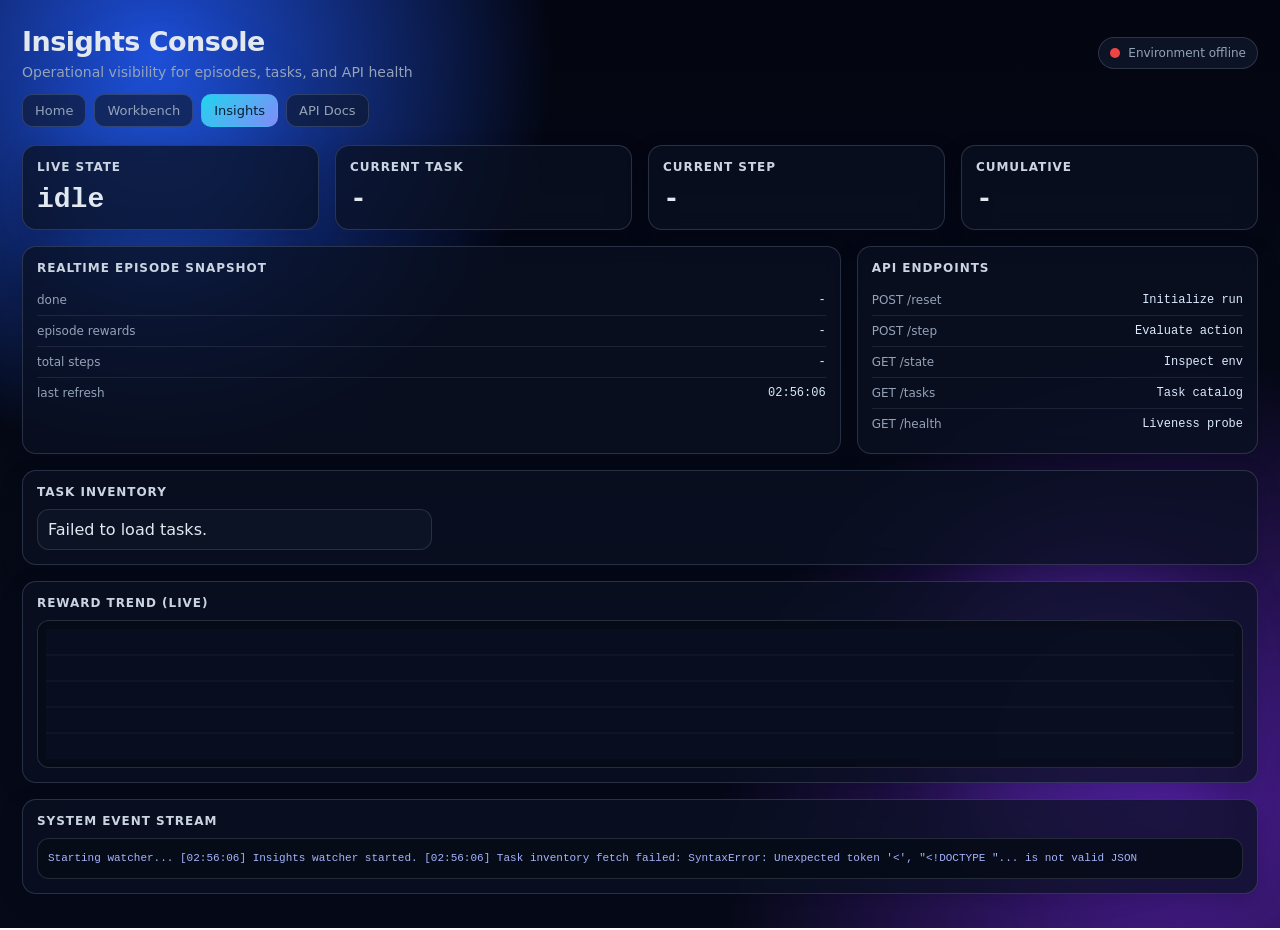
==== ui/insights.html @ 49541793 "Revamp UI into a polished multi-page product experience and improve grader reliability. This adds dy" ====
<!DOCTYPE html>
<html lang="en">
<head>
  <meta charset="UTF-8">
  <meta name="viewport" content="width=device-width, initial-scale=1.0">
  <title>CodeReviewOS · Insights</title>
  <link rel="stylesheet" href="/ui/style.css">
</head>
<body>
  <div class="shell">
    <header class="topbar">
      <div class="brand">
        <h1>Insights Console</h1>
        <p>Operational visibility for episodes, tasks, and API health</p>
      </div>
      <div class="status-chip">
        <span class="status-dot" id="status-dot"></span>
        <span id="status-text">Checking connection...</span>
      </div>
    </header>

    <nav class="nav">
      <a href="/ui/index.html" data-nav>Home</a>
      <a href="/ui/workbench.html" data-nav>Workbench</a>
      <a href="/ui/insights.html" data-nav>Insights</a>
      <a href="/docs">API Docs</a>
    </nav>

    <section class="grid">
      <article class="card kpi">
        <h3>Live State</h3>
        <div class="value" id="i-state">--</div>
      </article>
      <article class="card kpi">
        <h3>Current Task</h3>
        <div class="value" id="i-task">--</div>
      </article>
      <article class="card kpi">
        <h3>Current Step</h3>
        <div class="value" id="i-step">--</div>
      </article>
      <article class="card kpi">
        <h3>Cumulative</h3>
        <div class="value" id="i-cum">--</div>
      </article>

      <article class="card wide">
        <h3>Realtime Episode Snapshot</h3>
        <div class="metric-list">
          <div class="row"><span class="key">done</span><span class="val" id="s-done">-</span></div>
          <div class="row"><span class="key">episode rewards</span><span class="val" id="s-rewards">-</span></div>
          <div class="row"><span class="key">total steps</span><span class="val" id="s-step">-</span></div>
          <div class="row"><span class="key">last refresh</span><span class="val" id="s-refresh">-</span></div>
        </div>
      </article>

      <article class="card side">
        <h3>API Endpoints</h3>
        <div class="api-list">
          <div class="row"><span class="key">POST /reset</span><span class="val">Initialize run</span></div>
          <div class="row"><span class="key">POST /step</span><span class="val">Evaluate action</span></div>
          <div class="row"><span class="key">GET /state</span><span class="val">Inspect env</span></div>
          <div class="row"><span class="key">GET /tasks</span><span class="val">Task catalog</span></div>
          <div class="row"><span class="key">GET /health</span><span class="val">Liveness probe</span></div>
        </div>
      </article>

      <article class="card full">
        <h3>Task Inventory</h3>
        <div class="tasks" id="insights-tasks">
          <div class="task-item">Loading tasks...</div>
        </div>
      </article>
      <article class="card full">
        <h3>Reward Trend (Live)</h3>
        <div class="spark-wrap">
          <canvas class="spark" id="reward-spark" width="1000" height="260"></canvas>
        </div>
      </article>

      <article class="card full">
        <h3>System Event Stream</h3>
        <div class="log" id="insights-log">Starting watcher...</div>
      </article>
    </section>
  </div>

  <script src="/ui/app.js"></script>
  <script>
    const rewardHistory = [];
    let statePollMs = 2500;
    let stateTimer = null;
    let idleRetryCount = 0;

    function writeLog(msg) {
      const el = byId("insights-log");
      el.textContent += `\n[${nowStamp()}] ${msg}`;
      el.scrollTop = el.scrollHeight;
    }

    function drawSpark() {
      const canvas = byId("reward-spark");
      if (!canvas) return;
      const ctx = canvas.getContext("2d");
      const w = canvas.width;
      const h = canvas.height;
      ctx.clearRect(0, 0, w, h);
      ctx.fillStyle = "rgba(10,17,35,0.75)";
      ctx.fillRect(0, 0, w, h);
      ctx.strokeStyle = "rgba(148,163,184,0.2)";
      ctx.lineWidth = 1;
      for (let i = 1; i <= 4; i += 1) {
        const y = (h / 5) * i;
        ctx.beginPath();
        ctx.moveTo(0, y);
        ctx.lineTo(w, y);
        ctx.stroke();
      }
      if (rewardHistory.length < 2) return;
      const min = Math.min(...rewardHistory, 0);
      const max = Math.max(...rewardHistory, 1);
      const range = Math.max(0.001, max - min);
      ctx.beginPath();
      rewardHistory.forEach((v, i) => {
        const x = (i / (rewardHistory.length - 1)) * (w - 20) + 10;
        const y = h - (((v - min) / range) * (h - 30) + 15);
        if (i === 0) ctx.moveTo(x, y);
        else ctx.lineTo(x, y);
      });
      ctx.lineWidth = 4;
      ctx.strokeStyle = "#22d3ee";
      ctx.shadowBlur = 16;
      ctx.shadowColor = "rgba(34,211,238,0.45)";
      ctx.stroke();
      ctx.shadowBlur = 0;
    }

    async function loadTasks() {
      try {
        const resp = await fetch("/tasks");
        const data = await resp.json();
        const tasks = data.tasks || [];
        byId("insights-tasks").innerHTML = tasks.map((t) => `
          <div class="task-item">
            <div style="display:flex;justify-content:space-between;align-items:center;gap:8px;">
              <strong>${t.task_id}</strong>
              <span class="tag ${t.difficulty}">${t.difficulty}</span>
            </div>
            <p style="margin-top:8px;color:var(--muted);font-size:12px;">${t.description || "No description"}</p>
          </div>
        `).join("");
        writeLog(`Task inventory loaded: ${tasks.length} items.`);
      } catch (e) {
        byId("insights-tasks").innerHTML = '<div class="task-item">Failed to load tasks.</div>';
        writeLog(`Task inventory fetch failed: ${e}`);
      }
    }

    async function refreshState() {
      try {
        const r = await fetch("/state");
        if (!r.ok) {
          byId("i-state").textContent = "idle";
          byId("i-task").textContent = "-";
          byId("i-step").textContent = "-";
          byId("i-cum").textContent = "-";
          byId("s-done").textContent = "-";
          byId("s-rewards").textContent = "-";
          byId("s-step").textContent = "-";
          byId("s-refresh").textContent = nowStamp();
          if (r.status === 400) {
            idleRetryCount += 1;
            statePollMs = idleRetryCount < 3 ? 8000 : 20000;
          }
          scheduleStatePoll();
          return;
        }
        idleRetryCount = 0;
        statePollMs = 2500;
        const state = await r.json();
        byId("i-state").textContent = state.done ? "done" : "running";
        byId("i-task").textContent = state.task_id || "-";
        byId("i-step").textContent = String(state.current_step ?? "-");
        byId("i-cum").textContent = state.cumulative_reward?.toFixed(3) ?? "-";
        if (Number.isFinite(state.cumulative_reward)) {
          rewardHistory.push(state.cumulative_reward);
          if (rewardHistory.length > 28) rewardHistory.shift();
          drawSpark();
        }
        byId("s-done").textContent = String(state.done);
        byId("s-rewards").textContent = (state.episode_rewards || []).map((v) => v.toFixed(2)).join(", ") || "-";
        byId("s-step").textContent = String(state.current_step ?? "-");
        byId("s-refresh").textContent = nowStamp();
        scheduleStatePoll();
      } catch (e) {
        writeLog(`State refresh failed: ${e}`);
        statePollMs = 8000;
        scheduleStatePoll();
      }
    }

    function scheduleStatePoll() {
      if (stateTimer) clearTimeout(stateTimer);
      stateTimer = setTimeout(refreshState, statePollMs);
    }

    loadTasks();
    refreshState();
    drawSpark();
    writeLog("Insights watcher started.");
  </script>
</body>
</html>
---- ui/style.css ----
:root {
  --bg: #040712;
  --bg-2: #0c142c;
  --surface: rgba(10, 17, 35, 0.74);
  --surface-solid: #0d1730;
  --card-border: rgba(148, 163, 184, 0.24);
  --text: #e2e8f0;
  --muted: #94a3b8;
  --accent: #22d3ee;
  --accent-2: #818cf8;
  --success: #22c55e;
  --warn: #f59e0b;
  --danger: #ef4444;
  --mono: "JetBrains Mono", "Cascadia Code", "Fira Code", monospace;
  --sans: "Inter", "Segoe UI", system-ui, -apple-system, sans-serif;
  --radius: 14px;
}

* { box-sizing: border-box; margin: 0; padding: 0; }
html, body { min-height: 100%; }

body {
  font-family: var(--sans);
  color: var(--text);
  background:
    radial-gradient(circle at 12% 6%, #1d4ed8 0%, transparent 28%),
    radial-gradient(circle at 92% 88%, #4c1d95 0%, transparent 32%),
    linear-gradient(180deg, #030510 0%, #050916 36%, #060a18 100%);
  overflow-x: hidden;
}

.ambient {
  position: fixed;
  inset: 0;
  pointer-events: none;
  z-index: -1;
}

.blob {
  position: absolute;
  border-radius: 999px;
  filter: blur(40px);
  opacity: 0.26;
  animation: float 16s ease-in-out infinite;
}

.blob.one {
  width: 220px;
  height: 220px;
  background: #2563eb;
  top: 8%;
  left: 4%;
}

.blob.two {
  width: 300px;
  height: 300px;
  background: #7c3aed;
  bottom: 6%;
  right: 4%;
  animation-delay: 4s;
}

@keyframes float {
  0%, 100% { transform: translateY(0px); }
  50% { transform: translateY(-16px); }
}

.shell {
  max-width: 1280px;
  margin: 0 auto;
  padding: 26px 22px 34px;
}

.topbar {
  display: flex;
  justify-content: space-between;
  align-items: center;
  gap: 16px;
  margin-bottom: 14px;
}

.brand h1 {
  font-size: 27px;
  letter-spacing: -0.02em;
  font-weight: 700;
}

.brand p {
  margin-top: 7px;
  color: var(--muted);
  font-size: 14px;
}

.status-chip {
  display: inline-flex;
  align-items: center;
  gap: 8px;
  font-size: 12px;
  color: var(--muted);
  border: 1px solid var(--card-border);
  background: rgba(15, 23, 42, 0.8);
  padding: 8px 11px;
  border-radius: 999px;
  backdrop-filter: blur(8px);
}

.status-dot {
  width: 10px;
  height: 10px;
  border-radius: 999px;
  background: var(--success);
  box-shadow: 0 0 0 0 rgba(34, 197, 94, 0.45);
  animation: pulse 1.8s infinite;
}

@keyframes pulse {
  0% { box-shadow: 0 0 0 0 rgba(34, 197, 94, 0.45); }
  70% { box-shadow: 0 0 0 10px rgba(34, 197, 94, 0); }
  100% { box-shadow: 0 0 0 0 rgba(34, 197, 94, 0); }
}

.nav {
  display: flex;
  gap: 8px;
  flex-wrap: wrap;
  margin-bottom: 18px;
}

.nav a {
  text-decoration: none;
  color: var(--muted);
  font-size: 13px;
  border: 1px solid var(--card-border);
  padding: 8px 12px;
  border-radius: 10px;
  background: rgba(15, 23, 42, 0.62);
  transition: all 0.15s ease;
}

.nav a:hover { color: var(--text); border-color: rgba(125, 211, 252, 0.7); }
.nav a.active { color: #062032; background: linear-gradient(135deg, var(--accent), var(--accent-2)); border-color: transparent; }

.hero {
  border: 1px solid var(--card-border);
  border-radius: calc(var(--radius) + 4px);
  background: linear-gradient(130deg, rgba(56, 189, 248, 0.1), rgba(129, 140, 248, 0.08) 48%, rgba(15, 23, 42, 0.62) 100%);
  padding: 38px 30px 34px;
  margin-bottom: 18px;
  text-align: center;
}

.hero h2 {
  font-size: 42px;
  letter-spacing: -0.03em;
  max-width: 900px;
  margin: 0 auto;
  line-height: 1.16;
}
.hero-dynamic {
  display: inline-block;
  background: linear-gradient(135deg, #67e8f9, #a78bfa, #67e8f9);
  background-size: 200% 200%;
  -webkit-background-clip: text;
  background-clip: text;
  color: transparent;
  animation: gradientShift 3.8s ease infinite;
}

@keyframes gradientShift {
  0% { background-position: 0% 50%; }
  50% { background-position: 100% 50%; }
  100% { background-position: 0% 50%; }
}

.hero p {
  margin: 14px auto 0;
  color: #cbd5e1;
  max-width: 760px;
  font-size: 17px;
  line-height: 1.5;
}

.cta-row {
  margin-top: 22px;
  display: flex;
  justify-content: center;
  gap: 10px;
  flex-wrap: wrap;
}

.btn {
  border: 1px solid var(--card-border);
  border-radius: 11px;
  padding: 10px 14px;
  font-size: 14px;
  color: var(--text);
  background: rgba(15, 23, 42, 0.76);
  text-decoration: none;
  cursor: pointer;
  font-weight: 600;
}

.btn:hover { border-color: rgba(125, 211, 252, 0.7); }
.btn.primary {
  color: #071322;
  border: none;
  background: linear-gradient(135deg, var(--accent), var(--accent-2));
}

.grid {
  display: grid;
  grid-template-columns: repeat(12, 1fr);
  gap: 16px;
}

.card {
  border: 1px solid var(--card-border);
  border-radius: var(--radius);
  background: var(--surface);
  padding: 14px;
  backdrop-filter: blur(10px);
  box-shadow: 0 8px 22px rgba(2, 6, 23, 0.22);
  transition: transform 0.2s ease, border-color 0.2s ease, box-shadow 0.2s ease;
}

.card:hover {
  transform: translateY(-1px);
  border-color: rgba(125, 211, 252, 0.35);
  box-shadow: 0 12px 25px rgba(2, 6, 23, 0.28);
}

.kpi { grid-column: span 3; }
.kpi h3 { color: var(--muted); font-size: 11px; text-transform: uppercase; letter-spacing: 0.08em; }
.kpi .value { font-size: 28px; margin-top: 8px; font-family: var(--mono); font-weight: 700; }

.wide { grid-column: span 8; }
.side { grid-column: span 4; }
.full { grid-column: span 12; }

.card h3 {
  font-size: 12px;
  text-transform: uppercase;
  letter-spacing: 0.08em;
  color: #cbd5e1;
  margin-bottom: 10px;
}

.section-title-center {
  text-align: center;
}

.tasks {
  display: grid;
  grid-template-columns: repeat(3, minmax(0, 1fr));
  gap: 10px;
}

.task-item {
  border: 1px solid rgba(148, 163, 184, 0.2);
  border-radius: 12px;
  padding: 10px;
  background: rgba(15, 23, 42, 0.7);
}

.tag {
  display: inline-flex;
  align-items: center;
  font-family: var(--mono);
  font-size: 11px;
  border-radius: 999px;
  padding: 2px 8px;
  border: 1px solid rgba(148, 163, 184, 0.28);
  color: #bfdbfe;
}

.tag.easy { border-color: rgba(34, 197, 94, 0.5); color: #86efac; }
.tag.medium { border-color: rgba(245, 158, 11, 0.5); color: #fcd34d; }
.tag.hard { border-color: rgba(239, 68, 68, 0.5); color: #fda4af; }

.metric-list .row, .api-list .row {
  display: flex;
  justify-content: space-between;
  gap: 10px;
  border-bottom: 1px solid rgba(148, 163, 184, 0.14);
  padding: 8px 0;
  font-size: 12px;
}

.metric-list .row:last-child, .api-list .row:last-child { border-bottom: none; }
.row .key { color: var(--muted); }
.row .val { font-family: var(--mono); color: #dbeafe; text-align: right; }

pre.code {
  background: rgba(7, 12, 24, 0.94);
  border: 1px solid rgba(96, 165, 250, 0.28);
  border-radius: 12px;
  padding: 12px;
  color: #dbeafe;
  font-family: var(--mono);
  font-size: 12px;
  line-height: 1.65;
  min-height: 180px;
  overflow-x: auto;
  white-space: pre-wrap;
}

.comment {
  border: 1px solid rgba(148, 163, 184, 0.2);
  border-radius: 12px;
  padding: 10px;
  margin-bottom: 10px;
  background: rgba(15, 23, 42, 0.65);
}

.comment.warning { border-left: 4px solid var(--warn); }
.comment.error, .comment.critical { border-left: 4px solid var(--danger); }
.comment.info { border-left: 4px solid var(--accent); }

.comment .meta { color: var(--muted); font-size: 11px; font-family: var(--mono); margin-bottom: 6px; }

.reward-value { font-size: 32px; font-family: var(--mono); font-weight: 700; }
.progress {
  margin: 8px 0 12px;
  height: 8px;
  border-radius: 999px;
  overflow: hidden;
  background: rgba(51, 65, 85, 0.8);
}

.progress .bar {
  width: 0%;
  height: 100%;
  transition: width 0.4s ease;
  background: linear-gradient(90deg, var(--accent), var(--accent-2));
}

.log {
  max-height: 220px;
  overflow-y: auto;
  padding: 10px;
  border: 1px solid rgba(148, 163, 184, 0.2);
  border-radius: 12px;
  background: rgba(7, 12, 24, 0.92);
  color: #a5b4fc;
  font-family: var(--mono);
  font-size: 11px;
  line-height: 1.7;
}

.ticker {
  border: 1px solid var(--card-border);
  border-radius: 11px;
  padding: 8px 10px;
  margin-bottom: 18px;
  background: rgba(15, 23, 42, 0.7);
  overflow: hidden;
  white-space: nowrap;
}

.ticker-track {
  display: inline-block;
  padding-left: 100%;
  font-family: var(--mono);
  font-size: 12px;
  color: #a5b4fc;
  animation: ticker 24s linear infinite;
  opacity: 0.9;
}

@keyframes ticker {
  0% { transform: translateX(0%); }
  100% { transform: translateX(-100%); }
}

.timeline {
  display: grid;
  gap: 8px;
}

.timeline-item {
  border: 1px solid rgba(148, 163, 184, 0.2);
  border-radius: 10px;
  padding: 8px 10px;
  font-size: 12px;
  background: rgba(15, 23, 42, 0.65);
}

.spark-wrap {
  border: 1px solid rgba(148, 163, 184, 0.22);
  border-radius: 12px;
  padding: 8px;
  background: rgba(7, 12, 24, 0.82);
}

canvas.spark {
  width: 100%;
  height: 130px;
  display: block;
}

.empty { text-align: center; color: var(--muted); padding: 20px 0; font-size: 13px; }

.signature {
  text-align: center;
  font-size: 36px;
  font-weight: 800;
  line-height: 1.1;
  letter-spacing: -0.02em;
  margin-bottom: 18px;
}

.controls {
  display: flex;
  flex-wrap: wrap;
  gap: 10px;
  align-items: end;
}

label {
  display: block;
  margin-bottom: 6px;
  font-size: 11px;
  color: var(--muted);
  text-transform: uppercase;
  letter-spacing: 0.07em;
}

select, button, input {
  font-family: var(--sans);
  color: var(--text);
  font-size: 13px;
  border-radius: 10px;
  border: 1px solid var(--card-border);
  background: rgba(15, 23, 42, 0.8);
  padding: 9px 12px;
}

button { cursor: pointer; font-weight: 600; }
button:hover { border-color: rgba(125, 211, 252, 0.7); }
button:disabled { opacity: 0.45; cursor: not-allowed; }

@media (max-width: 1080px) {
  .kpi { grid-column: span 6; }
  .wide, .side, .full { grid-column: span 12; }
  .tasks { grid-template-columns: 1fr; }
  .hero { padding: 30px 20px; }
  .hero h2 { font-size: 33px; }
  .hero p { font-size: 15px; }
}
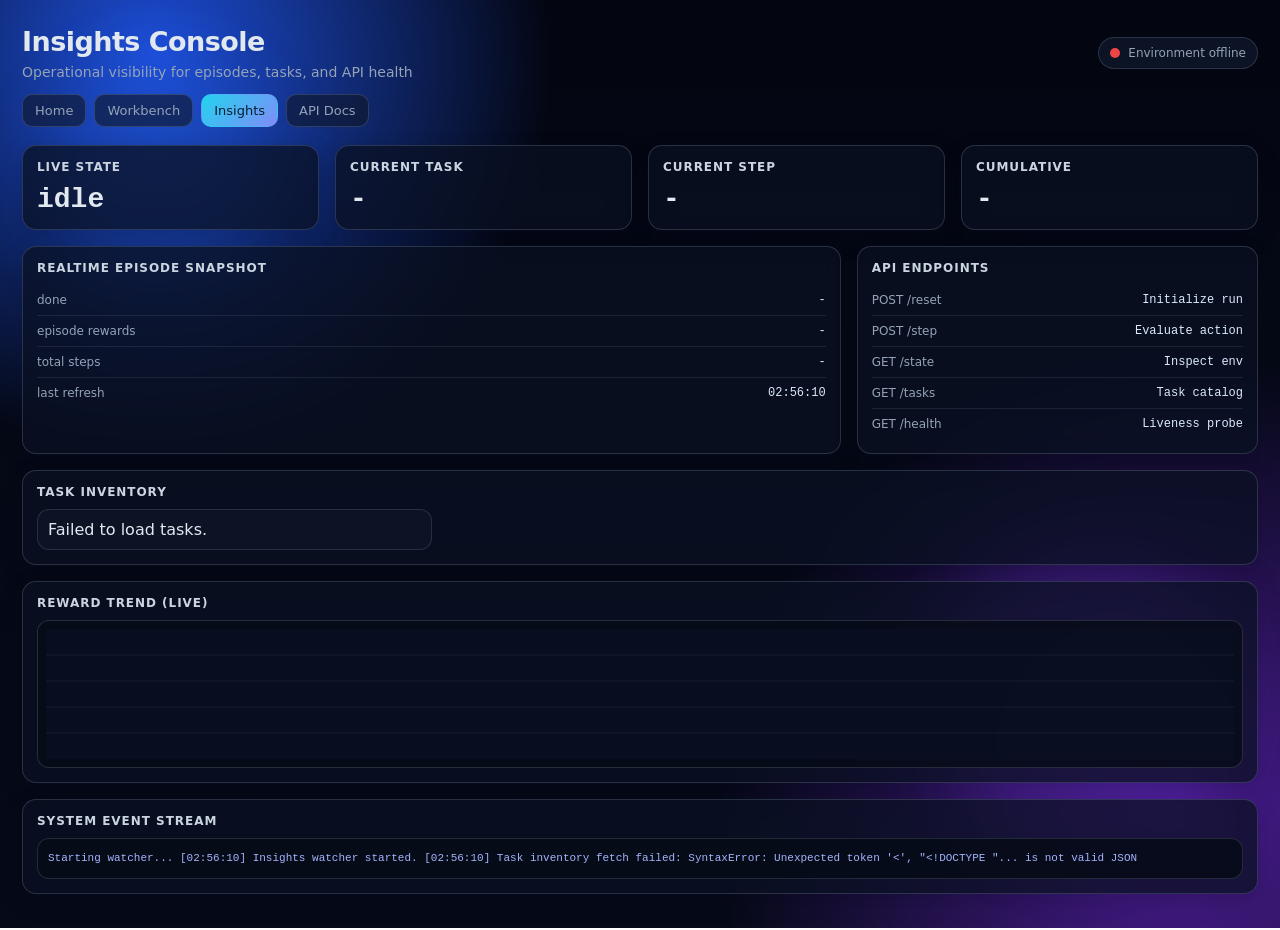
==== commit ae1b0e7d: "Align frontend strictly to backend state and switch workbench to manual action submission. This remo" ====
--- a/ui/insights.html
+++ b/ui/insights.html
@@ -88,6 +88,7 @@
   <script src="/ui/app.js"></script>
   <script>
     const rewardHistory = [];
+    let lastRewardsKey = "";
     let statePollMs = 2500;
     let stateTimer = null;
     let idleRetryCount = 0;
@@ -178,18 +179,57 @@
         idleRetryCount = 0;
         statePollMs = 2500;
         const state = await r.json();
-        byId("i-state").textContent = state.done ? "done" : "running";
-        byId("i-task").textContent = state.task_id || "-";
-        byId("i-step").textContent = String(state.current_step ?? "-");
-        byId("i-cum").textContent = state.cumulative_reward?.toFixed(3) ?? "-";
-        if (Number.isFinite(state.cumulative_reward)) {
-          rewardHistory.push(state.cumulative_reward);
-          if (rewardHistory.length > 28) rewardHistory.shift();
+        // Strict backend mapping: if fields are missing, surface as invalid instead of silent fallback.
+        const hasRequiredState = (
+          Object.prototype.hasOwnProperty.call(state, "task_id") &&
+          Object.prototype.hasOwnProperty.call(state, "step") &&
+          Object.prototype.hasOwnProperty.call(state, "done") &&
+          Object.prototype.hasOwnProperty.call(state, "cumulative_reward") &&
+          Object.prototype.hasOwnProperty.call(state, "episode_rewards")
+        );
+        if (!hasRequiredState) {
+          byId("i-state").textContent = "invalid_state";
+          byId("i-task").textContent = "-";
+          byId("i-step").textContent = "-";
+          byId("i-cum").textContent = "-";
+          byId("s-done").textContent = "-";
+          byId("s-rewards").textContent = "-";
+          byId("s-step").textContent = "-";
+          byId("s-refresh").textContent = nowStamp();
+          writeLog("State payload missing expected backend keys.");
+          statePollMs = 8000;
+          scheduleStatePoll();
+          return;
+        }
+
+        const stepVal = state.step;
+        const taskVal = state.task_id;
+        const doneVal = state.done === true;
+        const cumulativeVal = Number.isFinite(state.cumulative_reward) ? state.cumulative_reward : null;
+        const rewardsVal = Array.isArray(state.episode_rewards) ? state.episode_rewards : [];
+
+        byId("i-state").textContent = doneVal ? "done" : "running";
+        byId("i-task").textContent = taskVal;
+        byId("i-step").textContent = stepVal !== undefined && stepVal !== null ? String(stepVal) : "-";
+        byId("i-cum").textContent = cumulativeVal !== null ? cumulativeVal.toFixed(3) : "-";
+
+        if (cumulativeVal !== null) {
+          animateNumber(byId("i-cum"), cumulativeVal, 420, 3);
+        }
+
+        // Plot per-step rewards from backend state so the trend reflects episode behavior,
+        // not repeated polling snapshots of the same cumulative value.
+        const rewardsKey = rewardsVal.map((v) => Number(v).toFixed(4)).join("|");
+        if (rewardsKey !== lastRewardsKey) {
+          rewardHistory.length = 0;
+          rewardsVal.forEach((v) => rewardHistory.push(Number(v)));
+          lastRewardsKey = rewardsKey;
           drawSpark();
         }
-        byId("s-done").textContent = String(state.done);
-        byId("s-rewards").textContent = (state.episode_rewards || []).map((v) => v.toFixed(2)).join(", ") || "-";
-        byId("s-step").textContent = String(state.current_step ?? "-");
+
+        byId("s-done").textContent = String(doneVal);
+        byId("s-rewards").textContent = rewardsVal.length ? rewardsVal.map((v) => Number(v).toFixed(2)).join(", ") : "-";
+        byId("s-step").textContent = stepVal !== undefined && stepVal !== null ? String(stepVal) : "-";
         byId("s-refresh").textContent = nowStamp();
         scheduleStatePoll();
       } catch (e) {
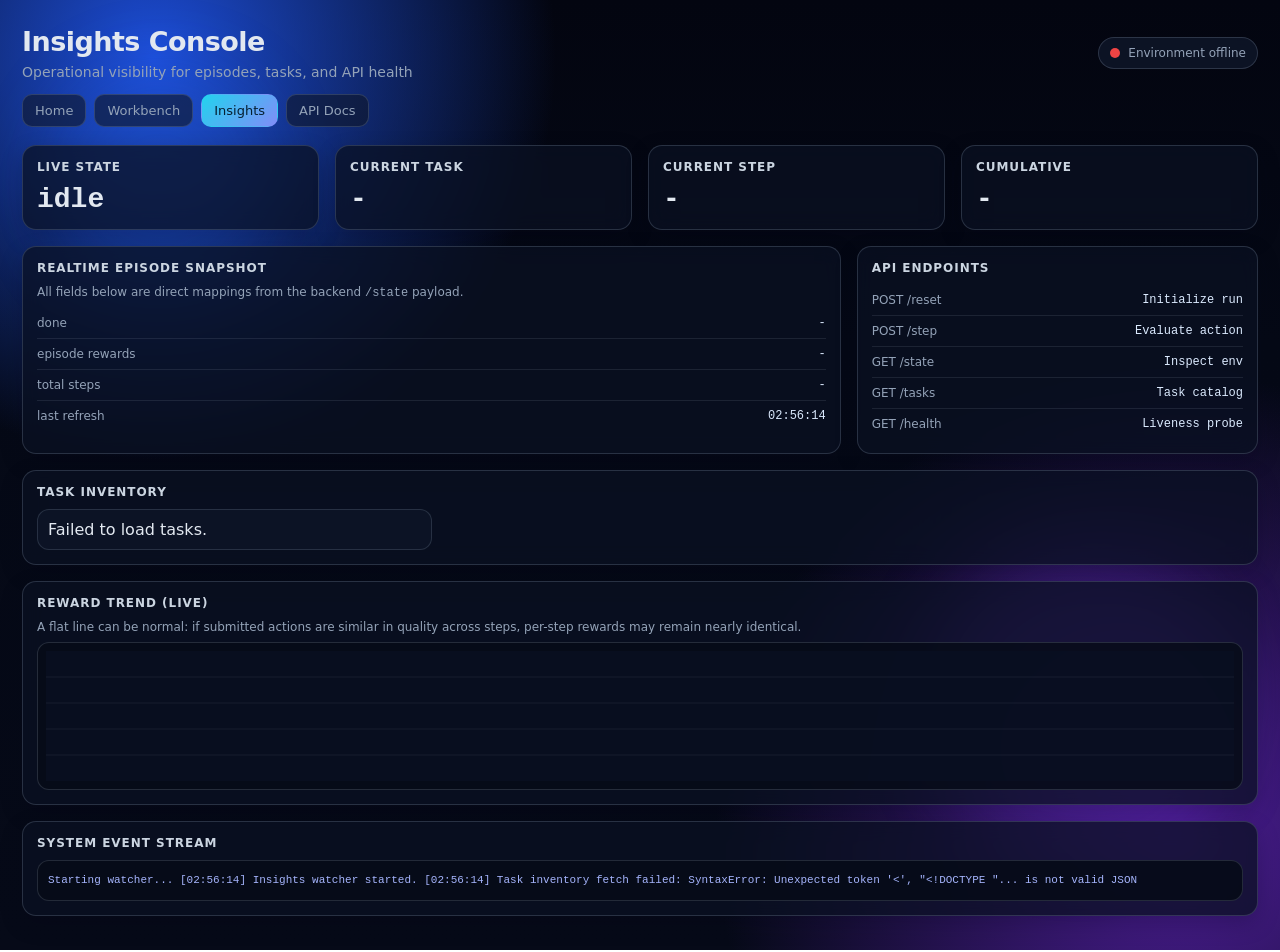
==== commit 8c52cf8e: "Add concise UI notes clarifying telemetry, reward semantics, and backend state mapping. These short " ====
--- a/ui/insights.html
+++ b/ui/insights.html
@@ -46,6 +46,7 @@
 
       <article class="card wide">
         <h3>Realtime Episode Snapshot</h3>
+        <p style="margin-bottom:8px;color:var(--muted);font-size:12px;">All fields below are direct mappings from the backend <code>/state</code> payload.</p>
         <div class="metric-list">
           <div class="row"><span class="key">done</span><span class="val" id="s-done">-</span></div>
           <div class="row"><span class="key">episode rewards</span><span class="val" id="s-rewards">-</span></div>
@@ -73,6 +74,9 @@
       </article>
       <article class="card full">
         <h3>Reward Trend (Live)</h3>
+        <p style="margin-bottom:8px;color:var(--muted);font-size:12px;">
+          A flat line can be normal: if submitted actions are similar in quality across steps, per-step rewards may remain nearly identical.
+        </p>
         <div class="spark-wrap">
           <canvas class="spark" id="reward-spark" width="1000" height="260"></canvas>
         </div>
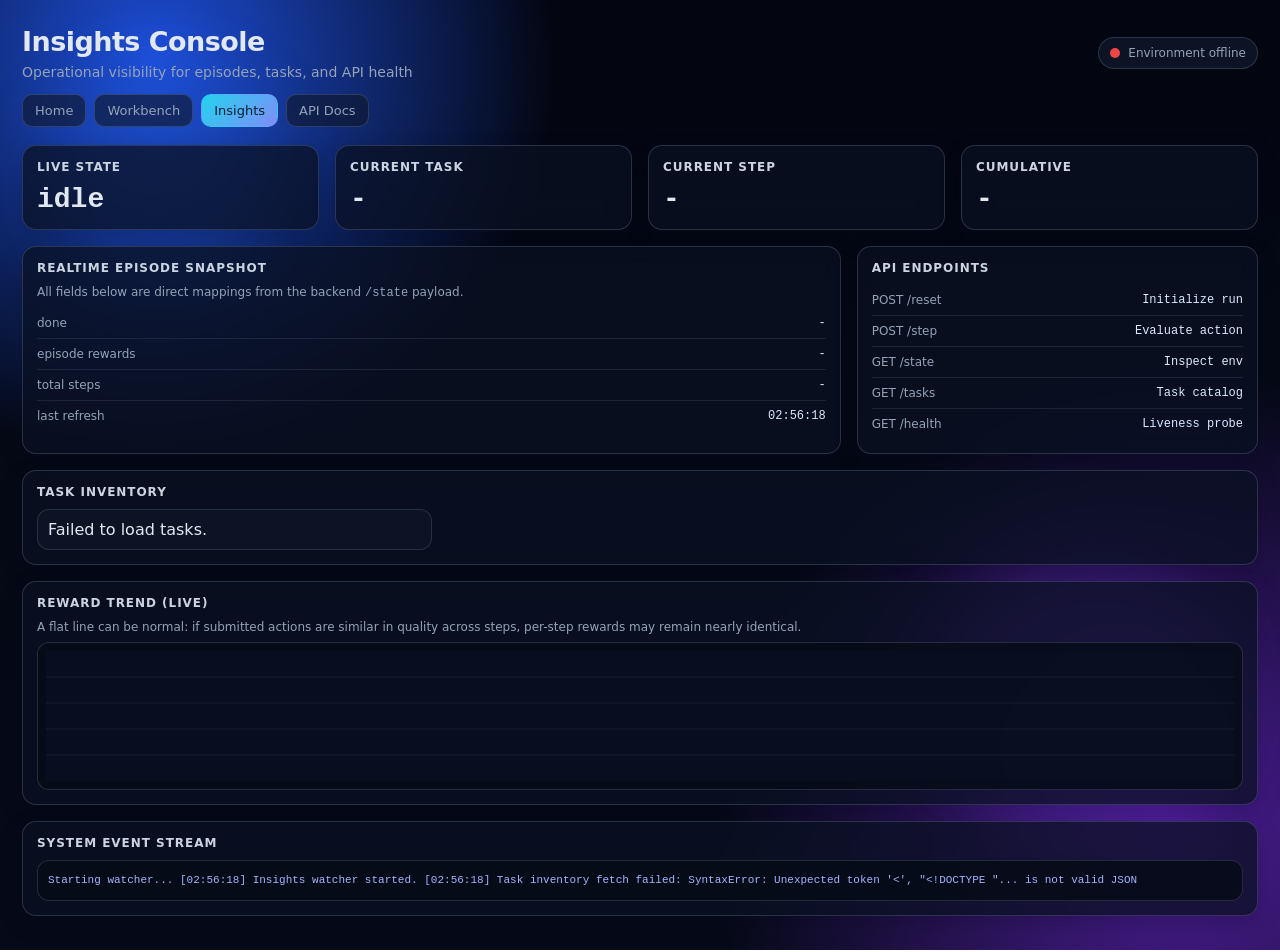
==== commit 130a01be: "Enforce strict open-interval rewards and label boundary scores in UI. This keeps validator-compliant" ====
--- a/ui/insights.html
+++ b/ui/insights.html
@@ -101,6 +101,14 @@
       const el = byId("insights-log");
       el.textContent += `\n[${nowStamp()}] ${msg}`;
       el.scrollTop = el.scrollHeight;
+    }
+
+    function formatStepScore(value) {
+      const n = Number(value);
+      if (!Number.isFinite(n)) return "-";
+      if (n >= 0.999) return `${n.toFixed(4)} (near-perfect)`;
+      if (n <= 0.001) return `${n.toFixed(4)} (near-zero)`;
+      return n.toFixed(4);
     }
 
     function drawSpark() {
@@ -232,7 +240,7 @@
         }
 
         byId("s-done").textContent = String(doneVal);
-        byId("s-rewards").textContent = rewardsVal.length ? rewardsVal.map((v) => Number(v).toFixed(2)).join(", ") : "-";
+        byId("s-rewards").textContent = rewardsVal.length ? rewardsVal.map((v) => formatStepScore(v)).join(", ") : "-";
         byId("s-step").textContent = stepVal !== undefined && stepVal !== null ? String(stepVal) : "-";
         byId("s-refresh").textContent = nowStamp();
         scheduleStatePoll();
